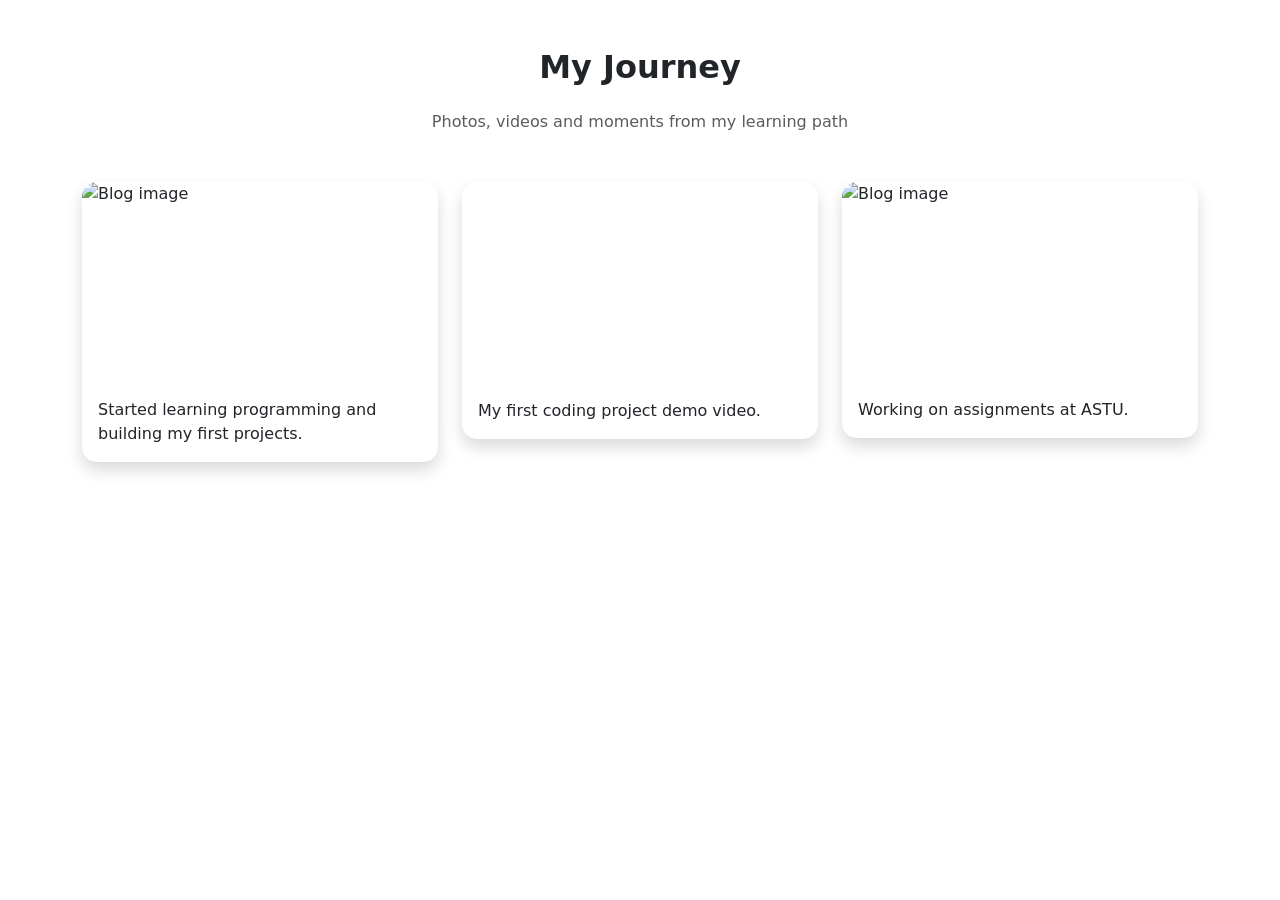
==== blog.html @ 5a9a8f24 "init commit" ====
<!DOCTYPE html>
<html lang="en">
<head>
    <meta charset="UTF-8">
    <meta name="viewport" content="width=device-width, initial-scale=1.0">
    <title>Blog</title>
        <link href="https://cdn.jsdelivr.net/npm/bootstrap@5.3.8/dist/css/bootstrap.min.css" rel="stylesheet" integrity="sha384-sRIl4kxILFvY47J16cr9ZwB07vP4J8+LH7qKQnuqkuIAvNWLzeN8tE5YBujZqJLB" crossorigin="anonymous">

    <link rel="stylesheet" href="styel.css">
</head>
<body>
  <div class="container my-5">

  <h2 class="text-center mb-4 fw-bold">My Journey</h2>
  <p class="text-center text-muted mb-5">
    Photos, videos and moments from my learning path
  </p>

  <div class="row g-4">

    <!-- ITEM 1 (IMAGE) -->
    <div class="col-md-4">
      <div class="card shadow border-0 blog-card">

        <img src="yourphoto1.jpg" class="card-img-top" alt="Blog image">

        <div class="card-body">
          <p class="card-text">
            Started learning programming and building my first projects.
          </p>
        </div>

      </div>
    </div>

    <!-- ITEM 2 (VIDEO) -->
    <div class="col-md-4">
      <div class="card shadow border-0 blog-card">

        <div class="ratio ratio-16x9">
          <iframe src="https://www.youtube.com/embed/VIDEO_ID"
                  title="YouTube video"
                  allowfullscreen>
          </iframe>
        </div>

        <div class="card-body">
          <p class="card-text">
            My first coding project demo video.
          </p>
        </div>

      </div>
    </div>

    <!-- ITEM 3 (IMAGE) -->
    <div class="col-md-4">
      <div class="card shadow border-0 blog-card">

        <img src="yourphoto2.jpg" class="card-img-top" alt="Blog image">

        <div class="card-body">
          <p class="card-text">
            Working on assignments at ASTU.
          </p>
        </div>

      </div>
    </div>

  </div>
</div>  
<script src="script.js"></script>
</body>
</html>
---- styel.css ----
/* Smooth transition */
body {
    transition: background-color 0.3s ease, color 0.3s ease;
}

/* DARK MODE ROOT */
.dark-mode {
    background-color: #212529;
    color: white;
}

/* Navbar fix */
.dark-mode .navbar,
.dark-mode .navbar-light {
    background-color: #000 !important;
}

/* Force text visibility */
.dark-mode h1,
.dark-mode h2,
.dark-mode h3,
.dark-mode h4,
.dark-mode h5,
.dark-mode p,
.dark-mode a,
.dark-mode span,
.dark-mode label {
    color: white !important;
}

/* Bootstrap override */
.dark-mode .bg-light {
    background-color: #000 !important;
}

.dark-mode .nav-link {
    color: white !important;
}
/* Glow effect for buttons */
.glow-btn {
    box-shadow: 0 0 10px rgba(13, 110, 253, 0.6);
    transition: 0.3s ease;
}

/* Hover glow */
.glow-btn:hover {
    transform: scale(1.05);
    box-shadow: 0 0 15px rgba(13, 110, 253, 0.9);
}

/* DARK MODE BUTTON COLOR CHANGE */
.dark-mode .btn-primary {
    background-color: #28a745 !important;  /* green */
    border-color: #28a745 !important;
    box-shadow: 0 0 10px rgba(40, 167, 69, 0.6);
}

/* DARK MODE GLOW */
.dark-mode .glow-btn:hover {
    box-shadow: 0 0 15px rgba(40, 167, 69, 0.9);
}

/* Container */
.flip-container {
    width: 300px;
    height: 300px;
    margin: auto;
    perspective: 1000px;
    cursor: pointer;
}

/* Image */
.flip-image {
    width: 100%;
    height: 100%;
    object-fit: cover;
    border-radius: 50%;
    transition: transform 0.6s ease;
    transform-style: preserve-3d;
}

/* Flip effect */
.flip {
    transform: rotateY(180deg);
}
/* cintact page css */
/* Contact card styling */
.contact-card {
    border-radius: 15px;
    transition: 0.3s ease;
}

/* Hover effect */
.contact-card:hover {
    transform: translateY(-5px);
}

/* Button glow (you already used this idea) */
.glow-btn {
    transition: 0.3s ease;
}

/* LIGHT MODE glow */
.glow-btn:hover {
    box-shadow: 0 0 15px rgba(13, 110, 253, 0.6);
    transform: scale(1.02);
}

/* DARK MODE support */
.dark-mode .contact-card {
    background-color: #2c2f33 !important;
    color: white;
}

.dark-mode .form-control {
    background-color: #1f1f1f;
    color: white;
    border: 1px solid #444;
}

.dark-mode .form-control::placeholder {
    color: #bbb;
}

/* About me section of css */
/* Card style */
.about-card {
    border-radius: 15px;
    transition: 0.3s ease;
}

.about-card:hover {
    transform: translateY(-5px);
}

/* Progress bar customization */
.progress-bar {
    background-color: #0d6efd;
}

/* Dark mode support */
.dark-mode .about-card {
    background-color: #2c2f33 !important;
    color: white;
}

.dark-mode .progress {
    background-color: #444;
}

.dark-mode .progress-bar {
    background-color: #28a745 !important;
}

.dark-mode .badge {
    background-color: #28a745 !important;
}

/* blog section of css */
/* Blog cards */
.blog-card {
    border-radius: 15px;
    transition: 0.3s ease;
    overflow: hidden;
}

/* Hover effect */
.blog-card:hover {
    transform: translateY(-5px);
}

/* Image smooth look */
.blog-card img {
    height: 200px;
    object-fit: cover;
}

/* Dark mode support */
.dark-mode .blog-card {
    background-color: #2c2f33 !important;
    color: white;
}

.dark-mode .card-text {
    color: white !important;
}
/* home page card */
.card {
    transition: 0.3s ease;
}

.card:hover {
    transform: translateY(-8px);
}

/* Dark Mode Cards */
.dark-mode .card {
    background-color: #343a40 !important;
    color: white !important;
    border-color: #495057;
}

.dark-mode .card p,
.dark-mode .card h5,
.dark-mode .card h1 {
    color: white !important;
}
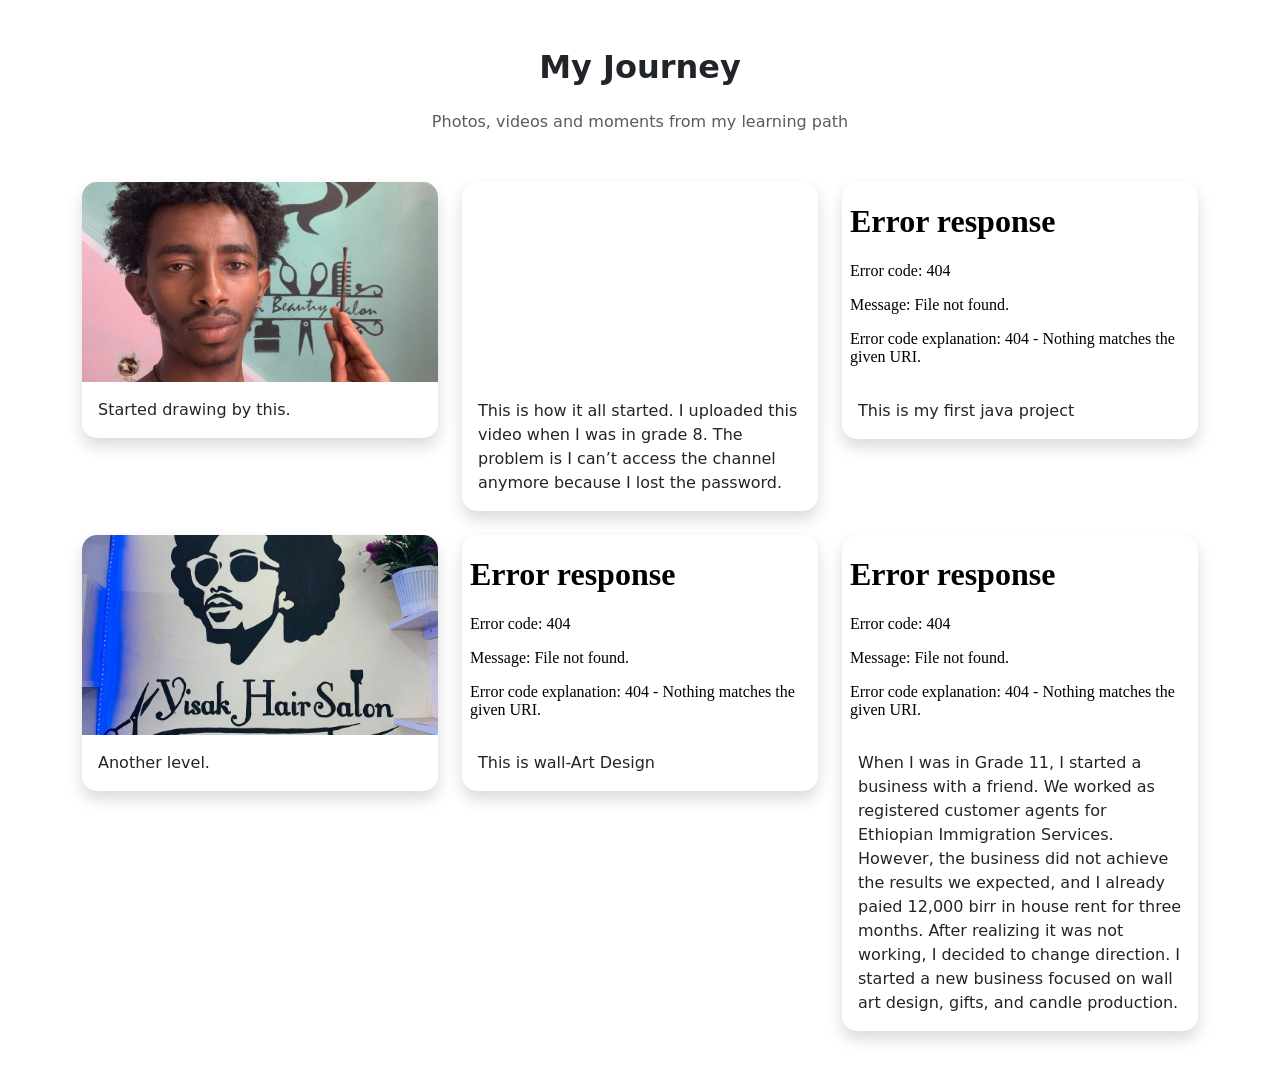
==== commit 831ca020: "add photo and video on blog section" ====
--- a/blog.html
+++ b/blog.html
@@ -22,11 +22,11 @@
     <div class="col-md-4">
       <div class="card shadow border-0 blog-card">
 
-        <img src="yourphoto1.jpg" class="card-img-top" alt="Blog image">
+        <img src="drawing.jpg" class="card-img-top" alt="Blog image">
 
         <div class="card-body">
           <p class="card-text">
-            Started learning programming and building my first projects.
+            Started drawing by this.
           </p>
         </div>
 
@@ -38,7 +38,7 @@
       <div class="card shadow border-0 blog-card">
 
         <div class="ratio ratio-16x9">
-          <iframe src="https://www.youtube.com/embed/VIDEO_ID"
+          <iframe src="https://www.youtube.com/embed/TxFP3Q4PVow"
                   title="YouTube video"
                   allowfullscreen>
           </iframe>
@@ -46,7 +46,8 @@
 
         <div class="card-body">
           <p class="card-text">
-            My first coding project demo video.
+            This is how it all started. I uploaded this video when I was in grade 8.
+             The problem is I can’t access the channel anymore because I lost the password.
           </p>
         </div>
 
@@ -57,17 +58,81 @@
     <div class="col-md-4">
       <div class="card shadow border-0 blog-card">
 
-        <img src="yourphoto2.jpg" class="card-img-top" alt="Blog image">
+        <div class="ratio ratio-16x9">
+          <iframe src="birthday_java.mp4"
+                  title="video"
+                  allowfullscreen>
+          </iframe>
+        </div>
+        <div class="card-body">
+          <p class="card-text">
+            This is my first java project
+          </p>
+        </div>
+
+      </div>
+    </div>
+        <!-- ITEM 1 (IMAGE) -->
+    <div class="col-md-4">
+      <div class="card shadow border-0 blog-card">
+
+        <img src="new1.jpg" class="card-img-top" alt="Blog image">
 
         <div class="card-body">
           <p class="card-text">
-            Working on assignments at ASTU.
+            Another level.
           </p>
         </div>
 
       </div>
     </div>
 
+    <!-- ITEM 2 (VIDEO) -->
+    <div class="col-md-4">
+      <div class="card shadow border-0 blog-card">
+
+        <div class="ratio ratio-16x9">
+          <iframe src="drawing.mp4"
+                  title="video"
+                  allowfullscreen>
+          </iframe>
+        </div>
+
+        <div class="card-body">
+          <p class="card-text">
+           This is wall-Art Design
+          </p>
+        </div>
+
+      </div>
+    </div>
+        <!-- ITEM 2 (VIDEO) -->
+    <div class="col-md-4">
+      <div class="card shadow border-0 blog-card">
+
+        <div class="ratio ratio-16x9">
+          <iframe src="drawing2.mp4"
+                  title="video"
+                  allowfullscreen>
+          </iframe>
+        </div>
+
+        <div class="card-body">
+          <p class="card-text">
+            When I was in Grade 11, I started a business with a friend.
+             We worked as registered customer agents for Ethiopian Immigration Services. However, 
+             the business did not achieve the results we expected, 
+             and I already paied 12,000 birr in house rent for three months.
+             After realizing it was not working, I decided to change direction. 
+             I started a new business focused on wall art design, gifts, and candle production.
+
+          </p>
+        </div>
+
+      </div>
+    </div>
+
+
   </div>
 </div>  
 <script src="script.js"></script>
